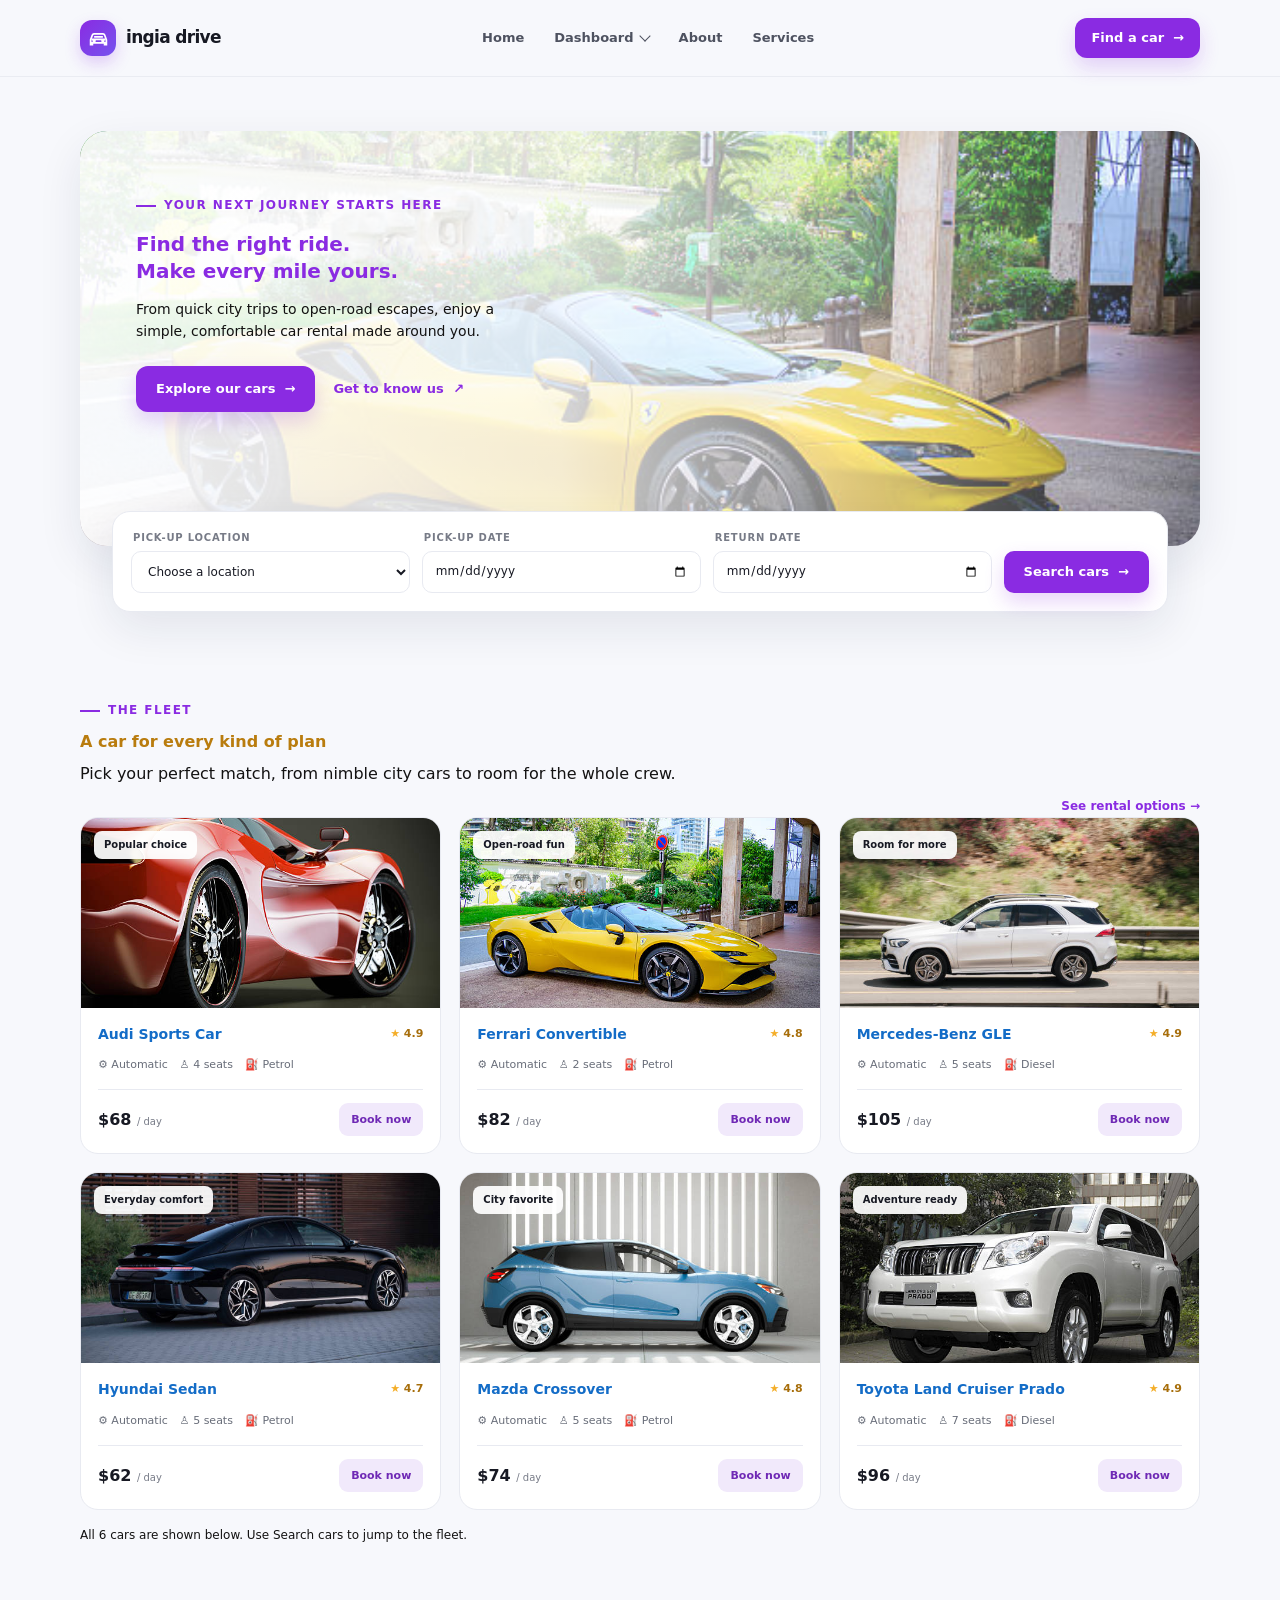
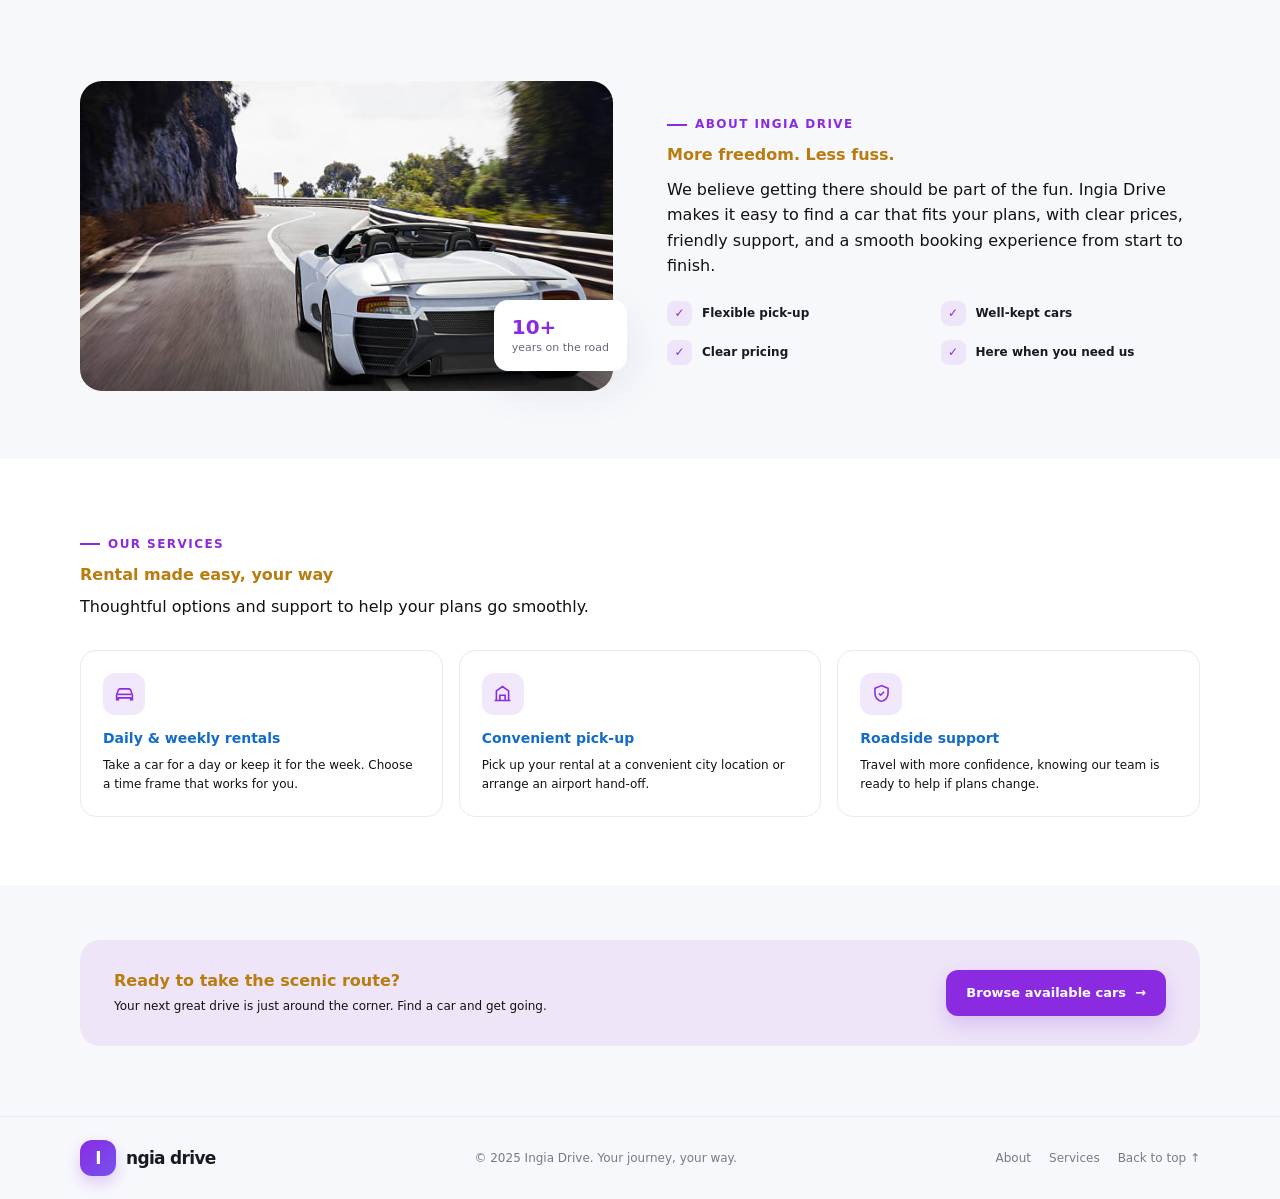
==== index.html @ 429d4ca2 "from files" ====
<!DOCTYPE html>
<html lang="en">
<head>
  <meta charset="UTF-8">
  <meta name="viewport" content="width=device-width, initial-scale=1.0">
  <meta name="theme-color" content="#f7f8fc">
  <meta name="description" content="Find your perfect ride with Ingia Drive. Easy, flexible car rentals for every journey.">
  <title>Ingia Drive | Car Rentals</title>
  <link rel="stylesheet" href="style.css">
</head>
<body>
  <header>
    <div class="container nav">
      <a class="brand" href="#home" aria-label="Ingia Drive home">
        <span class="brand-mark" aria-hidden="true">
          <svg viewBox="0 0 24 24" fill="none" stroke="currentColor" stroke-width="2"><path d="M3 13.5 5 8a2 2 0 0 1 1.9-1.3h10.2A2 2 0 0 1 19 8l2 5.5V19h-2v-2H5v2H3v-5.5Z"/><path d="M4 13h16M7 10h10"/><circle cx="7" cy="14.5" r="1"/><circle cx="17" cy="14.5" r="1"/></svg>
        </span>
        ingia drive
      </a>
      <nav class="nav-links" aria-label="Main navigation">
        <a href="#home">Home</a>
        <details class="nav-dropdown" id="dashboard-menu">
          <summary>Dashboard</summary>
          <div class="nav-dropdown-menu">
            <a href="renter-dashboard.html">Renter dashboard</a>
            <a href="manager-dashboard.html">Manager dashboard</a>
          </div>
        </details>
        <a href="#about">About</a>
        <a href="#services">Services</a>
      </nav>
      <a class="button" href="#fleet">Find a car <span aria-hidden="true">→</span></a>
    </div>
  </header>

  <main>
    <section class="hero" id="home">
      <div class="container">
        <div class="hero-card">
          <div class="hero-content">
            <span class="eyebrow">Your next journey starts here</span>
            <h1>Find the right ride.<br>Make every mile yours.</h1>
            <p class="hero-copy">From quick city trips to open-road escapes, enjoy a simple, comfortable car rental made around you.</p>
            <div class="hero-actions">
              <a class="button" href="#fleet">Explore our cars <span aria-hidden="true">→</span></a>
              <a class="text-link" href="#about">Get to know us <span aria-hidden="true">↗</span></a>
            </div>
          </div>
        </div>
        <form class="booking-bar" id="booking-form">
          <div class="field">
            <label for="pickup">Pick-up location</label>
            <select id="pickup" name="pickup">
              <option value="">Choose a location</option>
              <option>Downtown</option>
              <option>Airport</option>
              <option>Central Station</option>
            </select>
          </div>
          <div class="field">
            <label for="pickup-date">Pick-up date</label>
            <input id="pickup-date" name="pickup-date" type="date">
          </div>
          <div class="field">
            <label for="return-date">Return date</label>
            <input id="return-date" name="return-date" type="date">
          </div>
          <button class="button" type="submit">Search cars <span aria-hidden="true">→</span></button>
        </form>
      </div>
    </section>

    <section class="fleet" id="fleet">
      <div class="container">
        <div class="fleet-top">
          <div class="section-heading">
            <span class="eyebrow">The fleet</span>
            <h2>A car for every kind of plan</h2>
            <p>Pick your perfect match, from nimble city cars to room for the whole crew.</p>
          </div>
          <a class="view-all" href="#services">See rental options <span aria-hidden="true">→</span></a>
        </div>
        <div class="cars">
          <article class="car-card">
            <div class="car-image">
              <img src="Audi.jpg" alt="Red Audi sports car" loading="lazy">
              <span class="tag">Popular choice</span>
            </div>
            <div class="car-info">
              <div class="car-name"><h3>Audi Sports Car</h3><span class="rating"><span>★</span> 4.9</span></div>
              <div class="specs">
                <span>⚙ Automatic</span><span>♙ 4 seats</span><span>⛽ Petrol</span>
              </div>
              <div class="price-row"><div class="price">$68 <small>/ day</small></div><a class="small-button" href="#booking-form">Book now</a></div>
            </div>
          </article>
          <article class="car-card">
            <div class="car-image">
              <img src="ferrari.jpg" alt="Yellow Ferrari convertible parked by the street" loading="lazy">
              <span class="tag">Open-road fun</span>
            </div>
            <div class="car-info">
              <div class="car-name"><h3>Ferrari Convertible</h3><span class="rating"><span>★</span> 4.8</span></div>
              <div class="specs">
                <span>⚙ Automatic</span><span>♙ 2 seats</span><span>⛽ Petrol</span>
              </div>
              <div class="price-row"><div class="price">$82 <small>/ day</small></div><a class="small-button" href="#booking-form">Book now</a></div>
            </div>
          </article>
          <article class="car-card">
            <div class="car-image">
              <img src="gle.jpg" alt="White Mercedes-Benz GLE SUV on the road" loading="lazy">
              <span class="tag">Room for more</span>
            </div>
            <div class="car-info">
              <div class="car-name"><h3>Mercedes-Benz GLE</h3><span class="rating"><span>★</span> 4.9</span></div>
              <div class="specs">
                <span>⚙ Automatic</span><span>♙ 5 seats</span><span>⛽ Diesel</span>
              </div>
              <div class="price-row"><div class="price">$105 <small>/ day</small></div><a class="small-button" href="#booking-form">Book now</a></div>
            </div>
          </article>
          <article class="car-card">
            <div class="car-image">
              <img src="hyundai.jpg" alt="Black Hyundai sedan" loading="lazy">
              <span class="tag">Everyday comfort</span>
            </div>
            <div class="car-info">
              <div class="car-name"><h3>Hyundai Sedan</h3><span class="rating"><span>★</span> 4.7</span></div>
              <div class="specs">
                <span>⚙ Automatic</span><span>♙ 5 seats</span><span>⛽ Petrol</span>
              </div>
              <div class="price-row"><div class="price">$62 <small>/ day</small></div><a class="small-button" href="#booking-form">Book now</a></div>
            </div>
          </article>
          <article class="car-card">
            <div class="car-image">
              <img src="mazda.jpg" alt="Blue Mazda crossover" loading="lazy">
              <span class="tag">City favorite</span>
            </div>
            <div class="car-info">
              <div class="car-name"><h3>Mazda Crossover</h3><span class="rating"><span>★</span> 4.8</span></div>
              <div class="specs">
                <span>⚙ Automatic</span><span>♙ 5 seats</span><span>⛽ Petrol</span>
              </div>
              <div class="price-row"><div class="price">$74 <small>/ day</small></div><a class="small-button" href="#booking-form">Book now</a></div>
            </div>
          </article>
          <article class="car-card">
            <div class="car-image">
              <img src="prado.jpg" alt="White Toyota Land Cruiser Prado SUV" loading="lazy">
              <span class="tag">Adventure ready</span>
            </div>
            <div class="car-info">
              <div class="car-name"><h3>Toyota Land Cruiser Prado</h3><span class="rating"><span>★</span> 4.9</span></div>
              <div class="specs">
                <span>⚙ Automatic</span><span>♙ 7 seats</span><span>⛽ Diesel</span>
              </div>
              <div class="price-row"><div class="price">$96 <small>/ day</small></div><a class="small-button" href="#booking-form">Book now</a></div>
            </div>
          </article>
        </div>
        <p id="search-results" class="search-results" aria-live="polite">All 6 cars are shown below. Use Search cars to jump to the fleet.</p>
      </div>
    </section>

    <section id="about">
      <div class="container about-wrap">
        <div class="about-image">
          <img src="ferrari1.jpg" alt="Convertible driving along a scenic mountain road" loading="lazy">
          <div class="experience"><strong>10+</strong>years on the road</div>
        </div>
        <div class="about-copy">
          <span class="eyebrow">About Ingia Drive</span>
          <h2>More freedom. Less fuss.</h2>
          <p>We believe getting there should be part of the fun. Ingia Drive makes it easy to find a car that fits your plans, with clear prices, friendly support, and a smooth booking experience from start to finish.</p>
          <div class="benefits">
            <div class="benefit"><span class="check">✓</span> Flexible pick-up</div>
            <div class="benefit"><span class="check">✓</span> Well-kept cars</div>
            <div class="benefit"><span class="check">✓</span> Clear pricing</div>
            <div class="benefit"><span class="check">✓</span> Here when you need us</div>
          </div>
        </div>
      </div>
    </section>

    <section class="services" id="services">
      <div class="container">
        <div class="section-heading">
          <span class="eyebrow">Our services</span>
          <h2>Rental made easy, your way</h2>
          <p>Thoughtful options and support to help your plans go smoothly.</p>
        </div>
        <div class="service-grid">
          <article class="service-card">
            <div class="service-icon" aria-hidden="true"><svg viewBox="0 0 24 24" fill="none" stroke="currentColor" stroke-width="1.8"><path d="M3 13.5 5 8a2 2 0 0 1 1.9-1.3h10.2A2 2 0 0 1 19 8l2 5.5V19h-2v-2H5v2H3v-5.5Z"/><path d="M4 13h16"/></svg></div>
            <h3>Daily &amp; weekly rentals</h3>
            <p>Take a car for a day or keep it for the week. Choose a time frame that works for you.</p>
          </article>
          <article class="service-card">
            <div class="service-icon" aria-hidden="true"><svg viewBox="0 0 24 24" fill="none" stroke="currentColor" stroke-width="1.8"><path d="M3 20h18M5 20V9l7-5 7 5v11M9 20v-6h6v6"/></svg></div>
            <h3>Convenient pick-up</h3>
            <p>Pick up your rental at a convenient city location or arrange an airport hand-off.</p>
          </article>
          <article class="service-card">
            <div class="service-icon" aria-hidden="true"><svg viewBox="0 0 24 24" fill="none" stroke="currentColor" stroke-width="1.8"><path d="M12 3 4.5 6v5.3c0 4.7 3.2 8.3 7.5 9.7 4.3-1.4 7.5-5 7.5-9.7V6L12 3Z"/><path d="m9 12 2 2 4-4"/></svg></div>
            <h3>Roadside support</h3>
            <p>Travel with more confidence, knowing our team is ready to help if plans change.</p>
          </article>
        </div>
      </div>
    </section>

    <section class="cta">
      <div class="container">
        <div class="cta-box">
          <div>
            <h2>Ready to take the scenic route?</h2>
            <p>Your next great drive is just around the corner. Find a car and get going.</p>
          </div>
          <a class="button" href="#fleet">Browse available cars <span aria-hidden="true">→</span></a>
        </div>
      </div>
    </section>
  </main>

  <footer>
    <div class="container footer-row">
      <a class="brand" href="#home"><span class="brand-mark" aria-hidden="true">I</span>ngia drive</a>
      <span>© 2025 Ingia Drive. Your journey, your way.</span>
      <div class="footer-links"><a href="#about">About</a><a href="#services">Services</a><a href="#home">Back to top ↑</a></div>
    </div>
  </footer>
  <script>
    document.getElementById("booking-form").addEventListener("submit", function (event) {
      event.preventDefault();
      document.getElementById("search-results").textContent = "Here are all 6 cars in our fleet.";
      document.getElementById("fleet").scrollIntoView({ behavior: "smooth" });
    });
  </script>
</body>
</html>
---- style.css ----
:root {
      --ink: #171923;
      --muted: #656a77;
      --violet: blueviolet;
      --gold: #B97C0E;
      --blue: #136CC7;
      --paper: #f7f8fc;
      --white: #fff;
      --line: #e8eaf1;
      --shadow: 0 16px 45px rgba(27, 35, 67, .09);
    }

    * { box-sizing: border-box; }
    html { scroll-behavior: smooth; }
    body {
      margin: 0;
      background: var(--paper);
      color: #131212;
      font-family: Inter, ui-sans-serif, system-ui, -apple-system, BlinkMacSystemFont, "Segoe UI", sans-serif;
      line-height: 1.6;
    }
    a { color: inherit; text-decoration: none; }
    img { display: block; width: 100%; object-fit: cover; }
    h1 { color: blueviolet; font-size: 20px; line-height: 1.35; margin: 0; }
    h2 { color: #B97C0E; font-size: 16px; line-height: 1.4; margin: 0; }
    h3 { color: #136CC7; font-size: 14px; line-height: 1.4; margin: 0; }
    p { color: #131212; margin: 0; }
    .container { width: min(1120px, calc(100% - 40px)); margin: 0 auto; }
    .eyebrow {
      display: inline-flex;
      align-items: center;
      gap: 8px;
      color: var(--violet);
      font-size: 12px;
      font-weight: 800;
      letter-spacing: .12em;
      text-transform: uppercase;
    }
    .eyebrow::before { content: ""; width: 20px; height: 2px; background: currentColor; }
    .section-heading { max-width: 600px; margin-bottom: 30px; }
    .section-heading h2 { margin: 10px 0 8px; }
    .section-heading p { color: #131212; }

    header {
      position: sticky;
      top: 0;
      z-index: 5;
      background: rgba(247, 248, 252, .92);
      backdrop-filter: blur(14px);
      border-bottom: 1px solid rgba(232, 234, 241, .8);
    }
    .nav { min-height: 76px; display: flex; align-items: center; justify-content: space-between; gap: 24px; }
    .brand { display: inline-flex; align-items: center; gap: 10px; font-size: 17px; font-weight: 850; color: var(--ink); letter-spacing: -.04em; }
    .brand-mark {
      width: 36px; height: 36px; display: grid; place-items: center; border-radius: 12px;
      color: white; background: linear-gradient(135deg, blueviolet, #7553ee);
      box-shadow: 0 7px 16px rgba(138, 43, 226, .22);
    }
    .brand-mark svg { width: 21px; height: 21px; }
    .nav-links { display: flex; align-items: center; gap: 30px; font-size: 13px; font-weight: 700; color: #4e5260; }
    .nav-links a:hover { color: var(--violet); }
    .nav-dropdown { position: relative; }
    .nav-dropdown summary { display: flex; align-items: center; gap: 7px; cursor: pointer; list-style: none; }
    .nav-dropdown summary::-webkit-details-marker { display: none; }
    .nav-dropdown summary::after { content: ""; width: 7px; height: 7px; margin-top: -4px; border-right: 1.5px solid currentColor; border-bottom: 1.5px solid currentColor; transform: rotate(45deg); }
    .nav-dropdown[open] summary { color: var(--violet); }
    .nav-dropdown[open] summary::after { margin-top: 4px; transform: rotate(225deg); }
    .nav-dropdown-menu { position: absolute; z-index: 10; top: calc(100% + 12px); left: -12px; display: none; min-width: 190px; padding: 7px; border: 1px solid var(--line); border-radius: 12px; background: #fff; box-shadow: var(--shadow); }
    .nav-dropdown[open] .nav-dropdown-menu { display: grid; }
    .nav-links .nav-dropdown-menu a { padding: 10px 12px; border-radius: 8px; color: #4e5260; font-size: 12px; white-space: nowrap; }
    .nav-links .nav-dropdown-menu a:hover { background: #f1e9fb; color: #6f29b5; }
    .button {
      display: inline-flex; justify-content: center; align-items: center; gap: 9px;
      min-height: 46px; padding: 0 20px; border: 0; border-radius: 12px;
      background: blueviolet; color: white; font: inherit; font-size: 13px; font-weight: 800;
      cursor: pointer; box-shadow: 0 9px 20px rgba(138, 43, 226, .2); transition: transform .2s, background .2s;
    }
    .button:hover { background: #7625c8; transform: translateY(-2px); }
    .button svg { width: 16px; height: 16px; }
    .nav .button { min-height: 40px; padding: 0 16px; }

    .hero { padding: 54px 0 60px; }
    .hero-card {
      position: relative; min-height: 415px; overflow: hidden; border-radius: 27px;
      background: #f0edf4 url("ferrari.jpg") center 55% / cover;
      box-shadow: var(--shadow);
    }
    .hero-card::before {
      content: ""; position: absolute; inset: 0;
      background: linear-gradient(90deg, rgba(255,255,255,.94) 0%, rgba(255,255,255,.82) 43%, rgba(255,255,255,.08) 100%);
    }
    .hero-content { position: relative; z-index: 1; width: min(520px, 100%); padding: 58px 56px; }
    .hero .eyebrow { color: blueviolet; }
    .hero h1 { color: blueviolet; font-size: 20px; margin: 15px 0 13px; }
    .hero-copy { max-width: 430px; color: #131212; font-size: 14px; }
    .hero-actions { display: flex; align-items: center; flex-wrap: wrap; gap: 18px; margin-top: 24px; }
    .text-link { color: blueviolet; font-size: 13px; font-weight: 750; }
    .text-link span { margin-left: 5px; }
    .booking-bar {
      position: relative; z-index: 2; display: grid; grid-template-columns: 1fr 1fr 1fr auto;
      gap: 12px; align-items: end; width: calc(100% - 64px); margin: -35px auto 0;
      padding: 18px; border: 1px solid var(--line); border-radius: 18px; background: white; box-shadow: var(--shadow);
    }
    .field label { display: block; margin: 0 0 5px 2px; color: #777b87; font-size: 10px; font-weight: 800; letter-spacing: .08em; text-transform: uppercase; }
    .field select, .field input {
      width: 100%; min-height: 42px; padding: 0 12px; border: 1px solid var(--line);
      border-radius: 10px; background: #fff; color: var(--ink); font: inherit; font-size: 12px;
    }
    .booking-bar .button { min-height: 42px; border-radius: 10px; }

    section { padding: 68px 0; }
    .fleet { padding-top: 22px; }
    .fleet-top { display: flex; align-items: end; justify-content: space-between; gap: 20px; }
    .view-all { color: var(--violet); font-size: 12px; font-weight: 800; white-space: nowrap; }
    .cars { display: grid; grid-template-columns: repeat(3, 1fr); gap: 18px; }
    .search-results { margin-top: 16px; color: #131212; font-size: 12px; }
    .car-card { overflow: hidden; border: 1px solid var(--line); border-radius: 18px; background: #fff; transition: transform .2s, box-shadow .2s; }
    .car-card:hover { transform: translateY(-4px); box-shadow: var(--shadow); }
    .car-image { position: relative; height: 190px; background: #e9e9ef; }
    .car-image img { height: 100%; }
    .tag { position: absolute; top: 13px; left: 13px; padding: 6px 10px; border-radius: 8px; background: rgba(255,255,255,.93); color: var(--ink); font-size: 10px; font-weight: 800; }
    .car-info { padding: 17px; }
    .car-name { display: flex; justify-content: space-between; gap: 12px; align-items: start; }
    .rating { color: #a76e0b; font-size: 11px; font-weight: 800; white-space: nowrap; }
    .rating span { color: #f4ae29; }
    .specs { display: flex; flex-wrap: wrap; gap: 12px; margin: 12px 0 15px; color: #686d79; font-size: 11px; }
    .specs span { display: inline-flex; align-items: center; gap: 5px; }
    .specs svg { width: 14px; height: 14px; color: #8a8e99; }
    .price-row { display: flex; align-items: center; justify-content: space-between; padding-top: 13px; border-top: 1px solid var(--line); }
    .price { color: var(--ink); font-size: 16px; font-weight: 850; }
    .price small { color: #777b87; font-size: 10px; font-weight: 500; }
    .small-button { padding: 8px 12px; border-radius: 9px; background: #f1e9fb; color: #6f29b5; font-size: 11px; font-weight: 800; }

    .dashboard { background: #fff; border-top: 1px solid var(--line); border-bottom: 1px solid var(--line); }
    .dashboard-heading, .dashboard-welcome, .dashboard-card-heading { display: flex; align-items: center; justify-content: space-between; gap: 16px; }
    .dashboard-heading { margin-bottom: 22px; }
    .dashboard-heading h2 { margin: 8px 0 5px; }
    .dashboard-heading p, .dashboard-welcome p, .trip-summary p { color: #131212; font-size: 12px; }
    .demo-badge, .sample-note { color: var(--muted); font-size: 11px; font-weight: 750; }
    .demo-badge { padding: 7px 10px; border-radius: 8px; background: #f1e9fb; color: #6f29b5; white-space: nowrap; }
    .dashboard-page { min-height: calc(100vh - 170px); }
    .dashboard-layout { position: relative; }
    .dashboard-menu-toggle { display: inline-flex; align-items: center; gap: 9px; margin-bottom: 18px; padding: 10px 14px; border: 1px solid var(--line); border-radius: 10px; background: #fff; color: var(--violet); font: inherit; font-size: 12px; font-weight: 800; cursor: pointer; }
    .dashboard-menu-toggle:hover { background: #f1e9fb; }
    .dashboard-sidebar { position: fixed; z-index: 20; top: 76px; bottom: 0; left: 0; width: min(290px, 86vw); overflow-y: auto; padding: 18px; border: 1px solid var(--line); border-left: 0; border-radius: 0 16px 16px 0; background: #fff; box-shadow: var(--shadow); }
    .dashboard-sidebar[hidden], .dashboard-menu-backdrop[hidden] { display: none; }
    .dashboard-sidebar:not([hidden]) { animation: dashboard-menu-enter .2s ease-out; }
    .dashboard-menu-backdrop { position: fixed; z-index: 19; top: 76px; right: 0; bottom: 0; left: 0; width: 100%; border: 0; background: rgba(23, 25, 35, .35); cursor: pointer; }
    .dashboard-sidebar-header { display: flex; align-items: center; justify-content: space-between; gap: 12px; margin-bottom: 12px; }
    .sidebar-title { margin: 0; color: var(--muted); font-size: 10px; font-weight: 800; letter-spacing: .1em; text-transform: uppercase; }
    .dashboard-menu-close { padding: 7px 10px; border: 1px solid var(--line); border-radius: 8px; background: white; color: var(--ink); font: inherit; font-size: 11px; font-weight: 750; cursor: pointer; }
    .dashboard-menu-close:hover { background: var(--paper); }
    .dashboard-sidebar-links { display: grid; gap: 5px; }
    .dashboard-sidebar-links a { display: block; padding: 10px 11px; border-radius: 9px; color: #4e5260; font-size: 12px; font-weight: 700; }
    .dashboard-sidebar-links a:hover, .dashboard-sidebar-links a.is-current { background: #f1e9fb; color: #6f29b5; }
    .dashboard-content { min-width: 0; }
    body.dashboard-menu-open { overflow: hidden; }
    @keyframes dashboard-menu-enter {
      from { transform: translateX(-100%); }
      to { transform: translateX(0); }
    }
    .dashboard-page .dashboard-heading h1 { margin: 8px 0 5px; }
    .dashboard-welcome { margin-bottom: 18px; }
    .dashboard-welcome h3 { margin-bottom: 4px; }
    .dashboard-stats { display: grid; gap: 14px; margin-bottom: 18px; }
    .renter-stats { grid-template-columns: repeat(3, 1fr); }
    .manager-stats { grid-template-columns: repeat(4, 1fr); }
    .revenue-stats { grid-template-columns: repeat(3, 1fr); }
    .stat-card, .dashboard-card { padding: 18px; border: 1px solid var(--line); border-radius: 15px; background: #fff; }
    .stat-card > span { display: block; color: var(--muted); font-size: 11px; font-weight: 700; }
    .stat-card strong { display: block; margin: 5px 0 2px; color: var(--ink); font-size: 21px; line-height: 1.3; }
    .stat-card small { color: #777b87; font-size: 10px; }
    .dashboard-columns { display: grid; grid-template-columns: 1.35fr .85fr; gap: 14px; }
    .dashboard-card h3 { margin-bottom: 12px; }
    .dashboard-card-heading h3 { margin: 0; }
    .status-pill { display: inline-flex; align-items: center; padding: 5px 9px; border-radius: 20px; background: #e8f7ed; color: #287044; font-size: 10px; font-weight: 800; white-space: nowrap; }
    .status-pending, .status-booked { background: #fff3da; color: #94620a; }
    .trip-summary { display: grid; grid-template-columns: 120px 1fr; align-items: center; gap: 16px; }
    .trip-summary img { height: 100px; border-radius: 11px; }
    .trip-summary h3 { margin-bottom: 6px; }
    .trip-summary p + p { margin-top: 3px; }
    .dashboard-links { display: grid; gap: 10px; }
    .dashboard-links a { display: flex; align-items: center; justify-content: space-between; padding: 10px 12px; border-radius: 9px; background: var(--paper); color: var(--ink); font-size: 11px; font-weight: 700; }
    .dashboard-links a span { color: var(--violet); }
    .reservations-card { margin-top: 18px; }
    .reservations-card .dashboard-card-heading { margin-bottom: 12px; }
    .table-scroll { overflow-x: auto; }
    .reservation-table { width: 100%; min-width: 550px; border-collapse: collapse; text-align: left; }
    .reservation-table th, .reservation-table td { padding: 11px 9px; border-bottom: 1px solid var(--line); font-size: 11px; }
    .reservation-table th { color: var(--muted); font-weight: 750; }
    .reservation-table td { color: var(--ink); }

    .about-wrap { display: grid; grid-template-columns: 1fr 1fr; gap: 54px; align-items: center; }
    .about-image { position: relative; min-height: 310px; }
    .about-image img { height: 310px; border-radius: 22px; }
    .experience {
      position: absolute; right: -14px; bottom: 20px; padding: 15px 18px; border-radius: 14px;
      background: white; box-shadow: var(--shadow); font-size: 11px; color: var(--muted);
    }
    .experience strong { display: block; color: var(--violet); font-size: 20px; line-height: 1.2; }
    .about-copy h2 { margin: 10px 0; }
    .about-copy > p { color: #131212; }
    .benefits { display: grid; grid-template-columns: 1fr 1fr; gap: 14px; margin-top: 22px; }
    .benefit { display: flex; gap: 10px; align-items: center; color: var(--ink); font-size: 12px; font-weight: 750; }
    .check { display: grid; place-items: center; flex: 0 0 25px; width: 25px; height: 25px; border-radius: 8px; background: #efe5fb; color: var(--violet); font-weight: 900; }

    .services { background: #fff; }
    .service-grid { display: grid; grid-template-columns: repeat(3, 1fr); gap: 16px; }
    .service-card { padding: 22px; border: 1px solid var(--line); border-radius: 16px; background: #fff; }
    .service-icon { display: grid; place-items: center; width: 42px; height: 42px; margin-bottom: 14px; border-radius: 12px; background: #f1e9fb; color: var(--violet); }
    .service-icon svg { width: 21px; height: 21px; }
    .service-card h3 { margin-bottom: 7px; }
    .service-card p { color: #131212; font-size: 12px; }
    .cta { padding: 55px 0 70px; }
    .cta-box {
      display: flex; align-items: center; justify-content: space-between; gap: 24px; padding: 30px 34px;
      border-radius: 20px; background: #eee5f8; color: var(--ink);
    }
    .cta-box h2 { margin-bottom: 5px; }
    .cta-box p { max-width: 530px; color: #131212; font-size: 12px; }
    .cta-box .button { white-space: nowrap; }
    footer { padding: 23px 0; border-top: 1px solid var(--line); }
    .footer-row { display: flex; align-items: center; justify-content: space-between; gap: 18px; color: #777b87; font-size: 12px; }
    .footer-links { display: flex; gap: 18px; }
    .footer-links a:hover { color: var(--violet); }

    @media (max-width: 760px) {
      .nav { min-height: 66px; }
      .nav-links { gap: 15px; }
      .nav .button { display: none; }
      .hero { padding-top: 28px; }
      .hero-card { min-height: 390px; background-position: 58% center; }
      .hero-card::before { background: linear-gradient(90deg, rgba(255,255,255,.94), rgba(255,255,255,.58)); }
      .hero-content { padding: 42px 28px; }
      .booking-bar { width: calc(100% - 28px); grid-template-columns: 1fr 1fr; margin-top: -28px; }
      .cars { grid-template-columns: repeat(2, 1fr); }
      .manager-stats { grid-template-columns: repeat(2, 1fr); }
      .revenue-stats { grid-template-columns: repeat(2, 1fr); }
      .dashboard-columns { grid-template-columns: 1fr; }
      .dashboard-sidebar, .dashboard-menu-backdrop { top: 66px; }
      .about-wrap { gap: 30px; }
    }
    @media (max-width: 540px) {
      .container { width: min(100% - 28px, 1120px); }
      .brand { font-size: 15px; }
      .brand-mark { width: 32px; height: 32px; }
      .nav-links { gap: 12px; font-size: 11px; }
      .nav { gap: 8px; }
      .nav-links { gap: 8px; font-size: 10px; }
      .nav-dropdown-menu { left: auto; right: 0; }
      .hero { padding-bottom: 45px; }
      .hero-card { min-height: 365px; border-radius: 20px; }
      .hero-content { padding: 38px 22px; }
      .booking-bar { width: calc(100% - 18px); padding: 12px; gap: 9px; }
      .booking-bar .button { grid-column: span 2; }
      section { padding: 50px 0; }
      .fleet { padding-top: 10px; }
      .cars, .service-grid { grid-template-columns: 1fr; }
      .car-image { height: 210px; }
      .about-wrap { grid-template-columns: 1fr; gap: 28px; }
      .about-image img { height: 250px; }
      .about-image { min-height: 250px; margin-right: 10px; }
      .benefits { gap: 12px 8px; }
      .fleet-top { align-items: start; }
      .dashboard-heading, .dashboard-welcome { align-items: start; flex-direction: column; }
      .dashboard-sidebar { padding: 10px; }
      .dashboard-sidebar-links a { padding: 8px 9px; font-size: 11px; }
      .renter-stats, .manager-stats, .revenue-stats { grid-template-columns: 1fr; }
      .trip-summary { grid-template-columns: 1fr; }
      .trip-summary img { height: 160px; }
      .cta { padding: 35px 0 50px; }
      .cta-box { align-items: start; flex-direction: column; padding: 25px; }
      .footer-row { align-items: start; flex-direction: column; }
    }
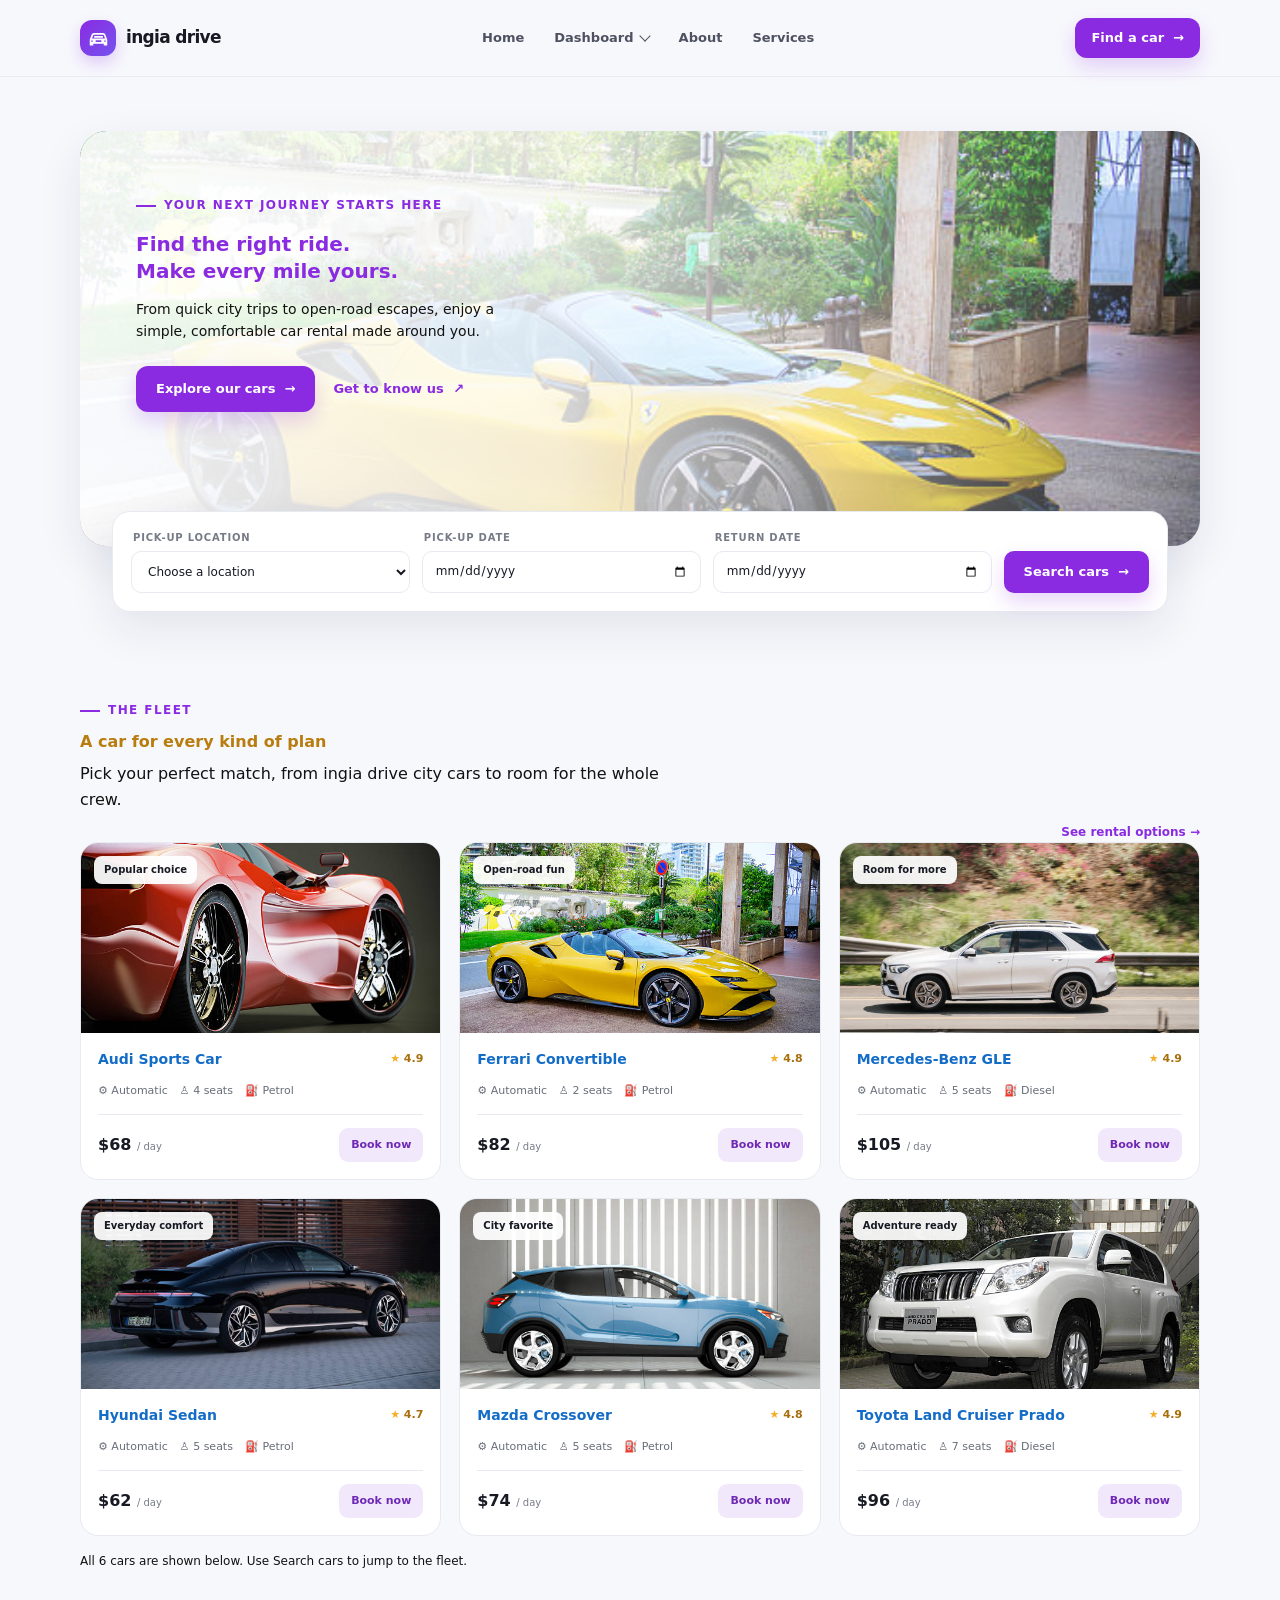
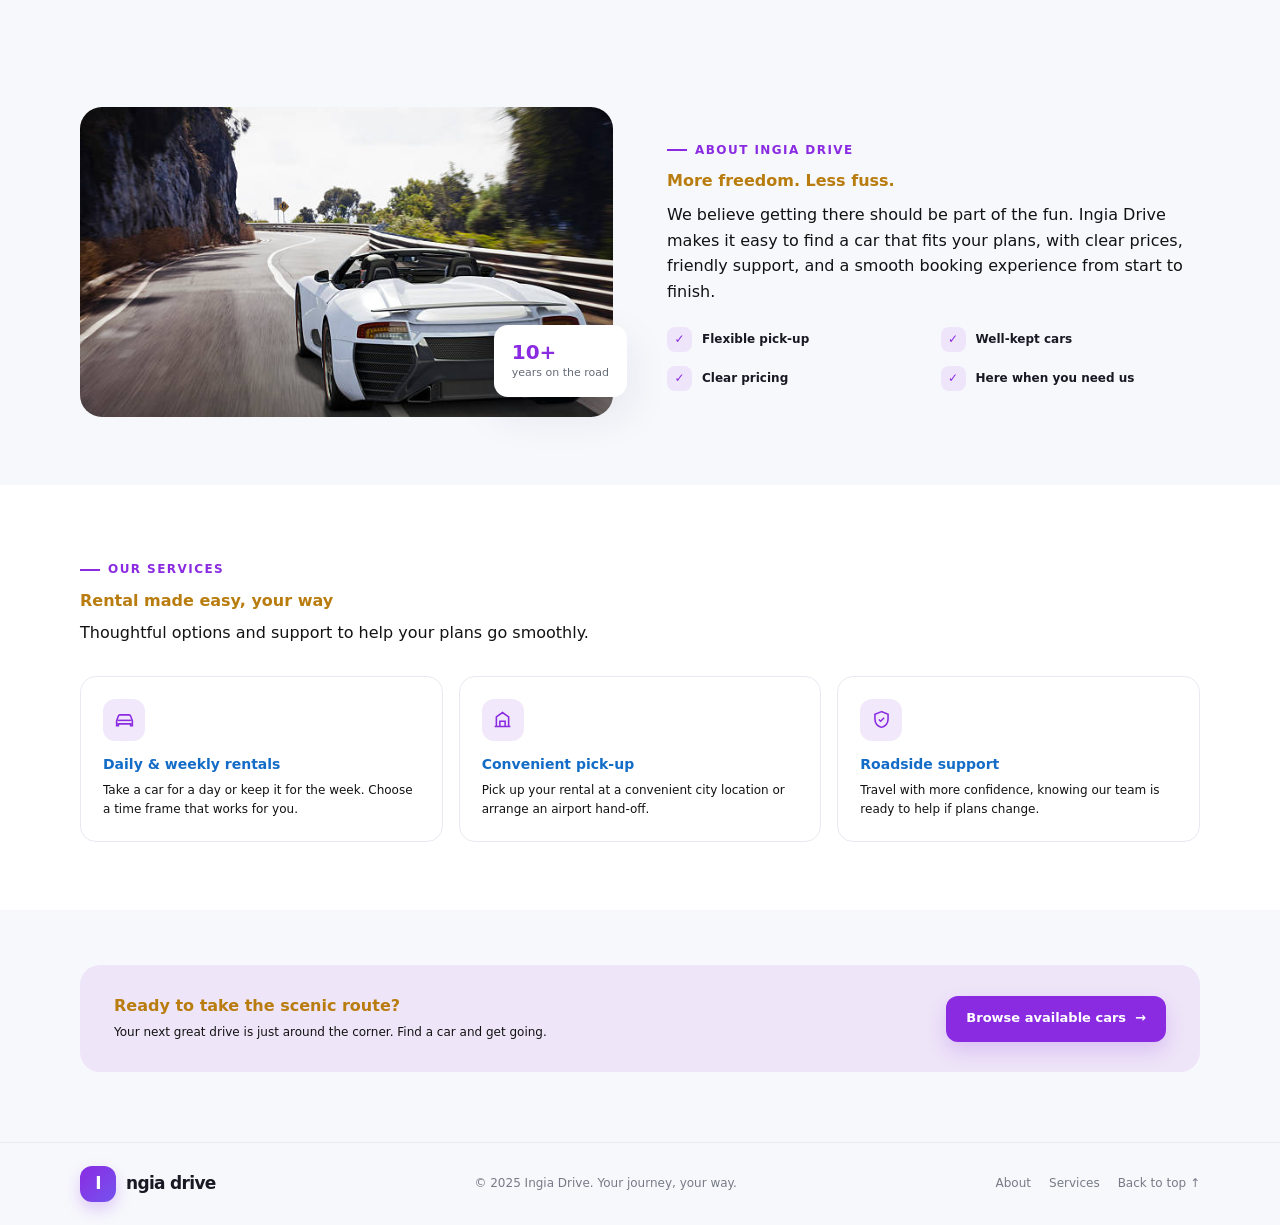
==== commit fbd8a43d: "Fix HTML encoding issues in index.html" ====
--- a/index.html
+++ b/index.html
@@ -6,7 +6,7 @@
   <meta name="theme-color" content="#f7f8fc">
   <meta name="description" content="Find your perfect ride with Ingia Drive. Easy, flexible car rentals for every journey.">
   <title>Ingia Drive | Car Rentals</title>
-  <link rel="stylesheet" href="style.css">
+  <link rel="stylesheet" href="style.css"> 
 </head>
 <body>
   <header>
@@ -76,7 +76,7 @@
           <div class="section-heading">
             <span class="eyebrow">The fleet</span>
             <h2>A car for every kind of plan</h2>
-            <p>Pick your perfect match, from nimble city cars to room for the whole crew.</p>
+            <p>Pick your perfect match, from ingia drive city cars to room for the whole crew.</p>
           </div>
           <a class="view-all" href="#services">See rental options <span aria-hidden="true">→</span></a>
         </div>
@@ -239,4 +239,4 @@
     });
   </script>
 </body>
-</html>+</html>
